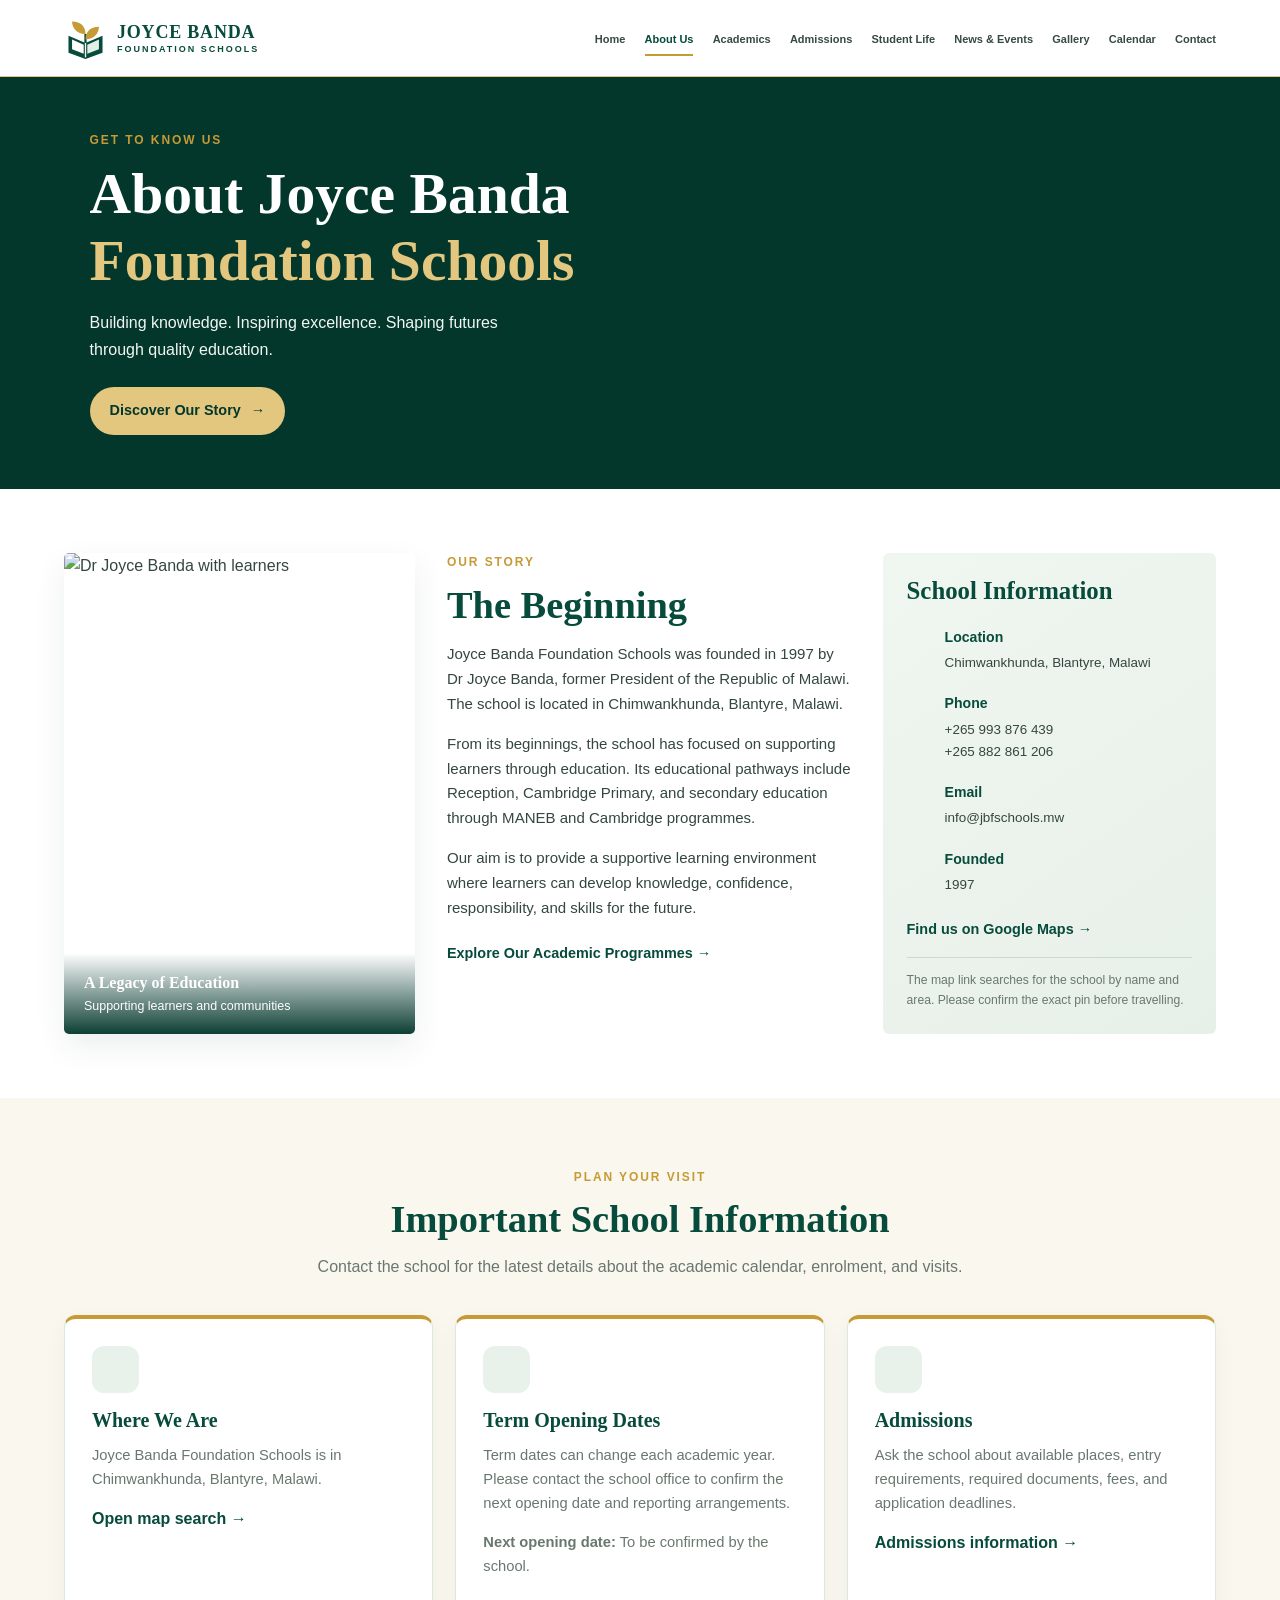
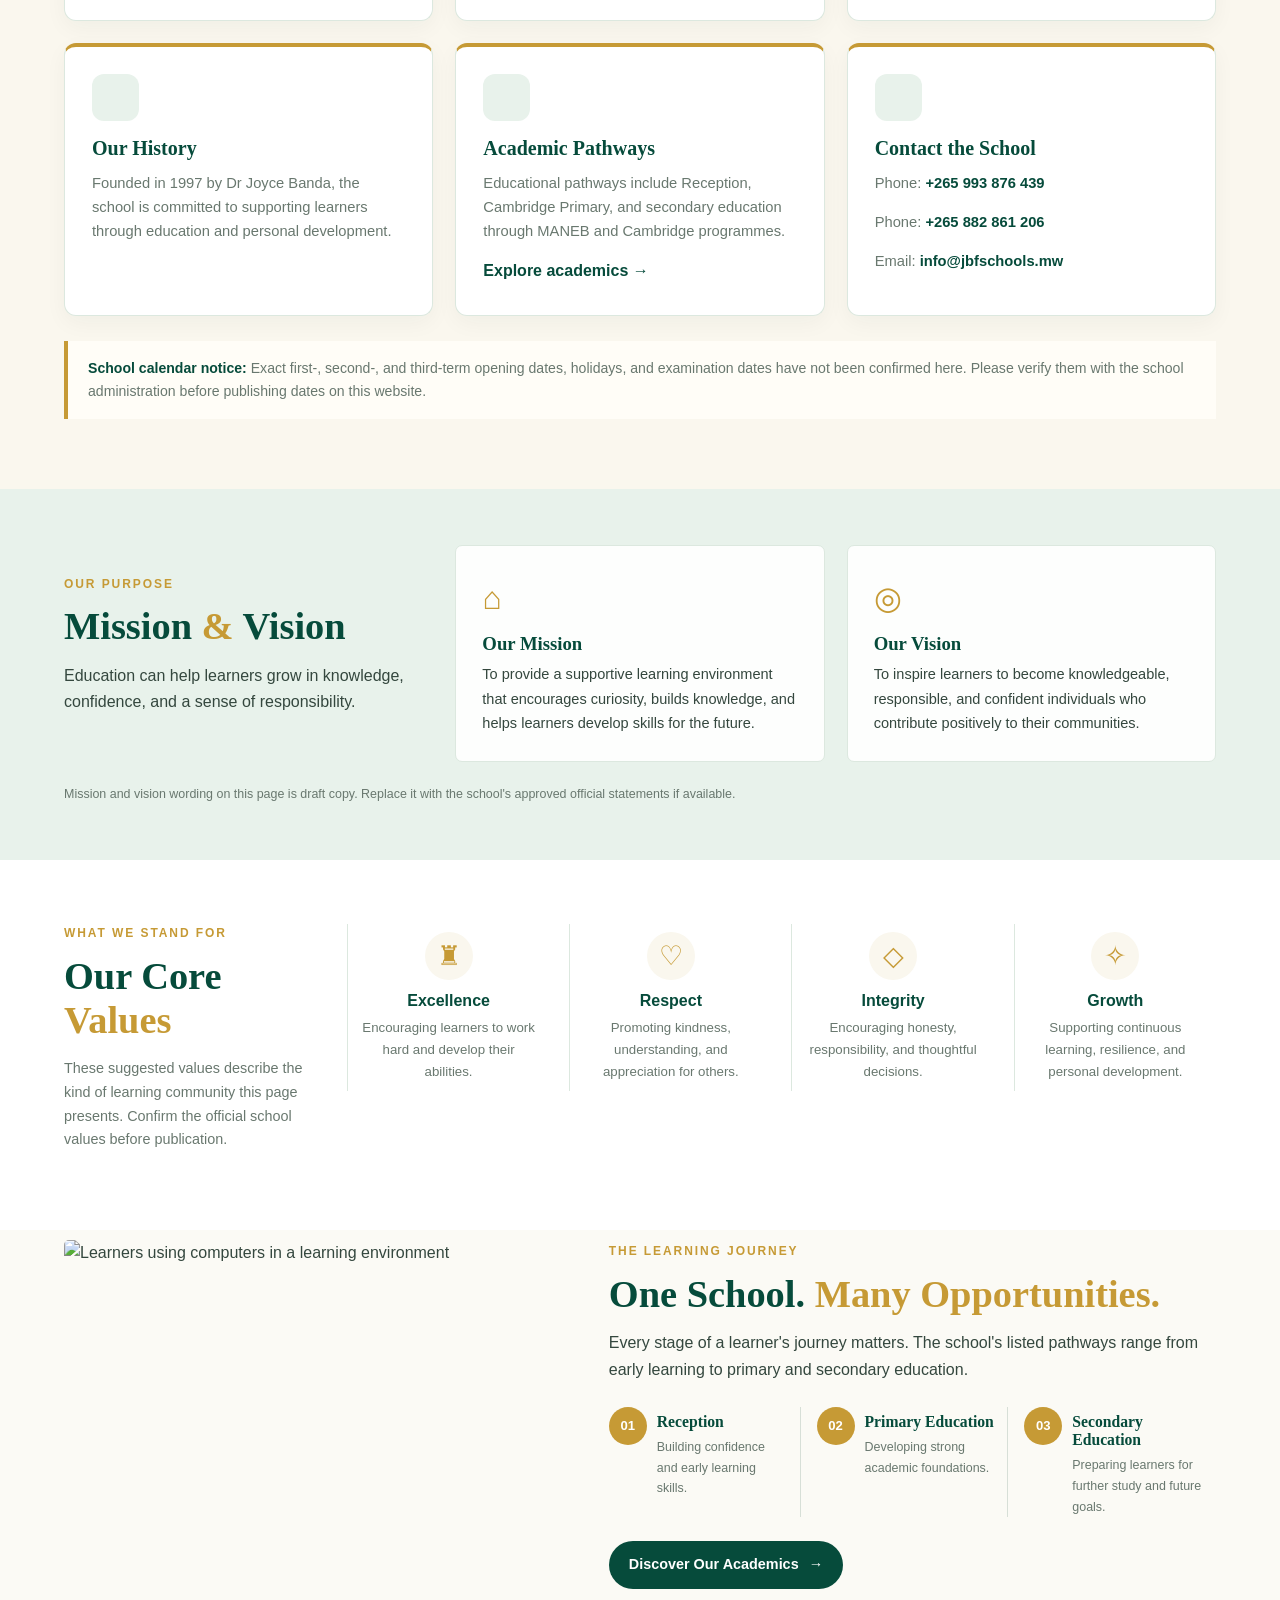
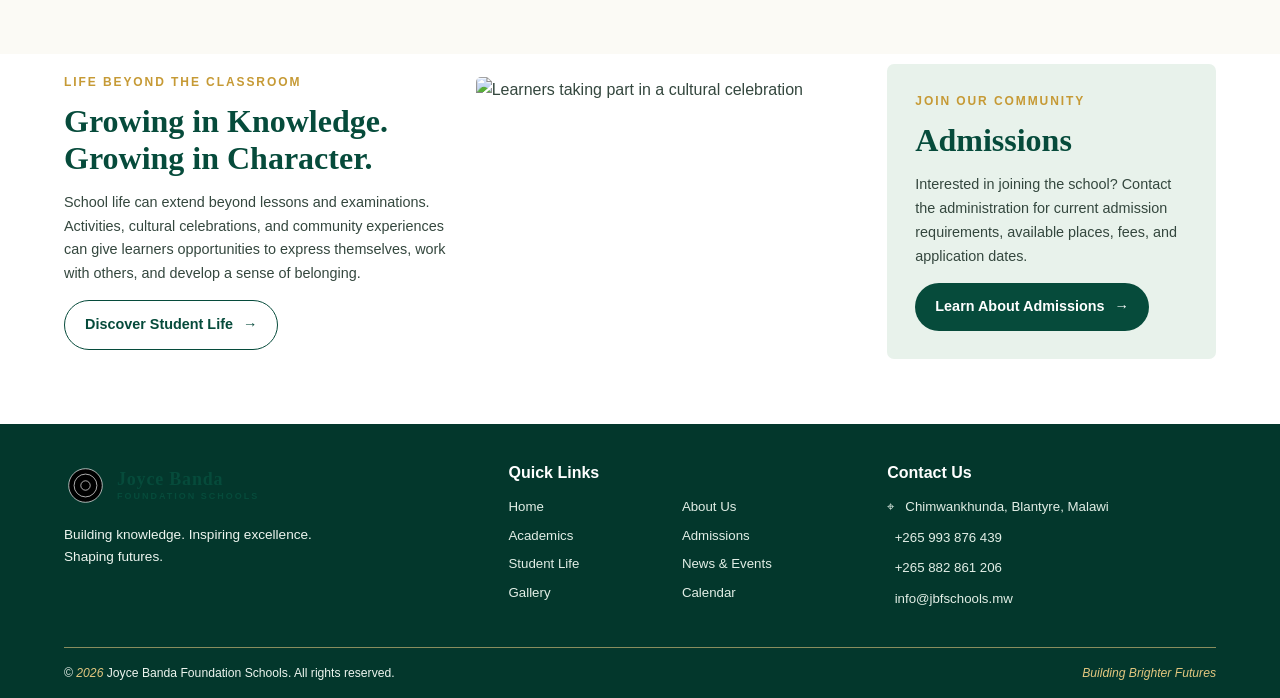
==== about.html @ c8eb5542 "Add files via upload" ====
<!DOCTYPE html>
<html lang="en">
<head>
    <meta charset="UTF-8">
    <meta name="viewport" content="width=device-width, initial-scale=1.0">
    <meta name="description" content="Learn about Joyce Banda Foundation Schools in Chimwankhunda, Blantyre, Malawi — our history, educational pathways, school information and admissions.">
    <title>About Us | Joyce Banda Foundation Schools</title>
    <link rel="stylesheet" href="about.css">
    <link rel="stylesheet" href="navigation.css">
</head>
<body>
     <!-- ================= NAVIGATION ================= -->

    <header class="site-header">
        <nav class="navbar" aria-label="Main navigation">

            <div class="navigation-container">

                <a href="index.html" class="school-brand"
                   aria-label="Joyce Banda Foundation Schools home">

                    <span class="brand-symbol" aria-hidden="true">
                        <svg viewBox="0 0 48 48" fill="none">
                            <path d="M24 43V19" stroke="currentColor"
                                  stroke-width="2.5"/>
                            <path d="M24 19C14 19 9 12 9 5C19 5 24 11 24 19Z"
                                  fill="#C69A35"/>
                            <path d="M24 25C34 25 39 18 39 11C29 11 24 17 24 25Z"
                                  fill="#C69A35"/>
                            <path d="M5 21L24 29L43 21V40L24 47L5 40V21Z"
                                  fill="#064B3B"/>
                            <path d="M24 29V45" stroke="#FAF8F1"
                                  stroke-width="1.5"/>
                            <path d="M9 25L22 31V41L9 36V25Z"
                                  fill="#FFFFFF"/>
                            <path d="M39 25L26 31V41L39 36V25Z"
                                  fill="#E4F0E7"/>
                        </svg>
                    </span>

                    <span class="brand-text">
                        <strong>JOYCE BANDA</strong>
                        <small>FOUNDATION SCHOOLS</small>
                    </span>

                </a>


                <button class="menu-toggle"
                        id="menuToggle"
                        type="button"
                        aria-label="Open navigation menu"
                        aria-expanded="false"
                        aria-controls="navLinks">

                    <span></span>
                    <span></span>
                    <span></span>

                </button>


                <div class="nav-links" id="navLinks">

                    <a href="index.html">Home</a>
                    <a href="about.html">About Us</a>
                    <a href="academics.html">Academics</a>
                    <a href="admissions.html">Admissions</a>
                    <a href="student-life.html">Student Life</a>
                    <a href="news.html">News &amp; Events</a>
                    <a href="gallery.html">Gallery</a>
                    <a href="calendar.html">Calendar</a>
                    <a href="contact.html">Contact</a>

                </div>

            </div>

        </nav>
    </header>

    <main>
        <section class="about-hero">
            <div class="hero-content">
                <p class="eyebrow">GET TO KNOW US</p>
                <h1>About Joyce Banda <span>Foundation Schools</span></h1>
                <p>Building knowledge. Inspiring excellence. Shaping futures through quality education.</p>
                <a class="button button-gold" href="#our-story">Discover Our Story <span aria-hidden="true">→</span></a>
            </div>
            <div class="hero-image" role="img" aria-label="Learners at school"></div>
        </section>

        <section class="story-section section-wrap" id="our-story">
            <div class="story-image image-panel">
                <img src="images/JBwithkids.jpg" alt="Dr Joyce Banda with learners">
                <div class="image-caption"><strong>A Legacy of Education</strong><span>Supporting learners and communities</span></div>
            </div>

            <div class="story-copy">
                <p class="eyebrow">OUR STORY</p>
                <h2>The Beginning</h2>
                <p>Joyce Banda Foundation Schools was founded in 1997 by Dr Joyce Banda, former President of the Republic of Malawi. The school is located in Chimwankhunda, Blantyre, Malawi.</p>
                <p>From its beginnings, the school has focused on supporting learners through education. Its educational pathways include Reception, Cambridge Primary, and secondary education through MANEB and Cambridge programmes.</p>
                <p>Our aim is to provide a supportive learning environment where learners can develop knowledge, confidence, responsibility, and skills for the future.</p>
                <a class="text-link" href="academics.html">Explore Our Academic Programmes <span aria-hidden="true">→</span></a>
            </div>

            <aside class="school-info-card" aria-labelledby="school-info-heading">
                <h2 id="school-info-heading">School Information</h2>
                <div class="info-row"><span class="info-icon" aria-hidden="true"></span><div><strong>Location</strong><p>Chimwankhunda, Blantyre, Malawi</p></div></div>
                <div class="info-row"><span class="info-icon" aria-hidden="true"></span><div><strong>Phone</strong><p><a href="tel:+265993876439">+265 993 876 439</a><br><a href="tel:+265882861206">+265 882 861 206</a></p></div></div>
                <div class="info-row"><span class="info-icon" aria-hidden="true"></span><div><strong>Email</strong><p><a href="mailto:info@jbfschools.mw">info@jbfschools.mw</a></p></div></div>
                <div class="info-row"><span class="info-icon" aria-hidden="true"></span><div><strong>Founded</strong><p>1997</p></div></div>
                <a class="text-link" href="https://www.google.com/maps/search/?api=1&amp;query=Joyce+Banda+Foundation+Schools+Chimwankhunda+Blantyre+Malawi" target="_blank" rel="noopener noreferrer">Find us on Google Maps →</a>
                <p class="info-note">The map link searches for the school by name and area. Please confirm the exact pin before travelling.</p>
            </aside>
        </section>

        <section class="school-information">
            <div class="section-heading">
                <p class="eyebrow">PLAN YOUR VISIT</p>
                <h2>Important School Information</h2>
                <p>Contact the school for the latest details about the academic calendar, enrolment, and visits.</p>
            </div>
            <div class="information-grid">
                <article class="information-card">
                    <div class="information-icon" aria-hidden="true"></div>
                    <h3>Where We Are</h3>
                    <p>Joyce Banda Foundation Schools is in Chimwankhunda, Blantyre, Malawi.</p>
                    <a href="https://www.google.com/maps/search/?api=1&amp;query=Joyce+Banda+Foundation+Schools+Chimwankhunda+Blantyre+Malawi" target="_blank" rel="noopener noreferrer">Open map search →</a>
                </article>
                <article class="information-card">
                    <div class="information-icon" aria-hidden="true"></div>
                    <h3>Term Opening Dates</h3>
                    <p>Term dates can change each academic year. Please contact the school office to confirm the next opening date and reporting arrangements.</p>
                    <p><strong>Next opening date:</strong> To be confirmed by the school.</p>
                </article>
                <article class="information-card">
                    <div class="information-icon" aria-hidden="true"></div>
                    <h3>Admissions</h3>
                    <p>Ask the school about available places, entry requirements, required documents, fees, and application deadlines.</p>
                    <a href="admissions.html">Admissions information →</a>
                </article>
                <article class="information-card">
                    <div class="information-icon" aria-hidden="true"></div>
                    <h3>Our History</h3>
                    <p>Founded in 1997 by Dr Joyce Banda, the school is committed to supporting learners through education and personal development.</p>
                </article>
                <article class="information-card">
                    <div class="information-icon" aria-hidden="true"></div>
                    <h3>Academic Pathways</h3>
                    <p>Educational pathways include Reception, Cambridge Primary, and secondary education through MANEB and Cambridge programmes.</p>
                    <a href="academics.html">Explore academics →</a>
                </article>
                <article class="information-card">
                    <div class="information-icon" aria-hidden="true"></div>
                    <h3>Contact the School</h3>
                    <p>Phone: <a href="tel:+265993876439">+265 993 876 439</a></p>
                    <p>Phone: <a href="tel:+265882861206">+265 882 861 206</a></p>
                    <p>Email: <a href="mailto:info@jbfschools.mw">info@jbfschools.mw</a></p>
                </article>
            </div>
            <p class="calendar-note"><strong>School calendar notice:</strong> Exact first-, second-, and third-term opening dates, holidays, and examination dates have not been confirmed here. Please verify them with the school administration before publishing dates on this website.</p>
        </section>

        <section class="purpose-section">
            <div class="purpose-intro">
                <p class="eyebrow">OUR PURPOSE</p>
                <h2>Mission <span>&amp;</span> Vision</h2>
                <p>Education can help learners grow in knowledge, confidence, and a sense of responsibility.</p>
            </div>
            <article class="purpose-card">
                <span class="purpose-icon" aria-hidden="true">⌂</span>
                <h3>Our Mission</h3>
                <p>To provide a supportive learning environment that encourages curiosity, builds knowledge, and helps learners develop skills for the future.</p>
            </article>
            <article class="purpose-card">
                <span class="purpose-icon" aria-hidden="true">◎</span>
                <h3>Our Vision</h3>
                <p>To inspire learners to become knowledgeable, responsible, and confident individuals who contribute positively to their communities.</p>
            </article>
            <p class="editorial-note">Mission and vision wording on this page is draft copy. Replace it with the school's approved official statements if available.</p>
        </section>

        <section class="values-section section-wrap">
            <div class="values-intro">
                <p class="eyebrow">WHAT WE STAND FOR</p>
                <h2>Our Core <span>Values</span></h2>
                <p>These suggested values describe the kind of learning community this page presents. Confirm the official school values before publication.</p>
            </div>
            <article class="value-item"><span aria-hidden="true">♜</span><h3>Excellence</h3><p>Encouraging learners to work hard and develop their abilities.</p></article>
            <article class="value-item"><span aria-hidden="true">♡</span><h3>Respect</h3><p>Promoting kindness, understanding, and appreciation for others.</p></article>
            <article class="value-item"><span aria-hidden="true">◇</span><h3>Integrity</h3><p>Encouraging honesty, responsibility, and thoughtful decisions.</p></article>
            <article class="value-item"><span aria-hidden="true">✧</span><h3>Growth</h3><p>Supporting continuous learning, resilience, and personal development.</p></article>
        </section>

        <section class="journey-section">
            <div class="journey-image"><img src="images/computers.jpg" alt="Learners using computers in a learning environment"></div>
            <div class="journey-content">
                <p class="eyebrow">THE LEARNING JOURNEY</p>
                <h2>One School. <span>Many Opportunities.</span></h2>
                <p>Every stage of a learner's journey matters. The school's listed pathways range from early learning to primary and secondary education.</p>
                <div class="journey-steps">
                    <article><span>01</span><div><h3>Reception</h3><p>Building confidence and early learning skills.</p></div></article>
                    <article><span>02</span><div><h3>Primary Education</h3><p>Developing strong academic foundations.</p></div></article>
                    <article><span>03</span><div><h3>Secondary Education</h3><p>Preparing learners for further study and future goals.</p></div></article>
                </div>
                <a class="button button-green" href="academics.html">Discover Our Academics <span aria-hidden="true">→</span></a>
            </div>
        </section>

        <section class="community-section section-wrap">
            <div class="community-copy">
                <p class="eyebrow">LIFE BEYOND THE CLASSROOM</p>
                <h2>Growing in Knowledge. Growing in Character.</h2>
                <p>School life can extend beyond lessons and examinations. Activities, cultural celebrations, and community experiences can give learners opportunities to express themselves, work with others, and develop a sense of belonging.</p>
                <a class="button button-outline" href="student-life.html">Discover Student Life <span aria-hidden="true">→</span></a>
            </div>
            <div class="community-image"><img src="images/culturalday.jpg" alt="Learners taking part in a cultural celebration"></div>
            <aside class="admissions-card">
                <p class="eyebrow">JOIN OUR COMMUNITY</p>
                <h2>Admissions</h2>
                <p>Interested in joining the school? Contact the administration for current admission requirements, available places, fees, and application dates.</p>
                <a class="button button-green" href="admissions.html">Learn About Admissions <span aria-hidden="true">→</span></a>
            </aside>
        </section>
    </main>

    <footer class="site-footer">
        <div class="footer-main">
            <div class="footer-brand">
                <a class="school-brand footer-school-brand" href="index.html" aria-label="Joyce Banda Foundation Schools home">
                    <span class="brand-symbol" aria-hidden="true"><svg viewBox="0 0 64 64"><circle cx="32" cy="32" r="25"></circle><circle cx="32" cy="32" r="17"></circle><circle cx="32" cy="32" r="7"></circle></svg></span>
                    <span class="brand-text"><strong>Joyce Banda</strong><small>FOUNDATION SCHOOLS</small></span>
                </a>
                <p>Building knowledge. Inspiring excellence. Shaping futures.</p>
            </div>
            <div class="footer-links"><h2>Quick Links</h2><a href="index.html">Home</a><a href="about.html">About Us</a><a href="academics.html">Academics</a><a href="admissions.html">Admissions</a><a href="student-life.html">Student Life</a><a href="news.html">News &amp; Events</a><a href="gallery.html">Gallery</a><a href="calendar.html">Calendar</a></div>
            <div class="footer-contact"><h2>Contact Us</h2><p>⌖ &nbsp; Chimwankhunda, Blantyre, Malawi</p><p> &nbsp; <a href="tel:+265993876439">+265 993 876 439</a></p><p> &nbsp; <a href="tel:+265882861206">+265 882 861 206</a></p><p> &nbsp; <a href="mailto:info@jbfschools.mw">info@jbfschools.mw</a></p></div>
        </div>
        <div class="footer-bottom"><p>© <span id="currentYear"></span> Joyce Banda Foundation Schools. All rights reserved.</p><span>Building Brighter Futures</span></div>
    </footer>

    <script src="about.js"></script>
    <script src="navigation.js"></script>
</body>
</html>
---- about.css ----
:root {
    --green: #064b3b;
    --green-dark: #03372c;
    --green-light: #17634e;
    --gold: #c69a35;
    --gold-light: #e3c77f;
    --cream: #faf7ee;
    --mint: #e8f2eb;
    --white: #fff;
    --text: #34473e;
    --muted: #69786f;
    --border: #dce8df;
    --shadow: 0 12px 32px rgba(3, 55, 44, .08);
}
* { box-sizing: border-box; }
html { scroll-behavior: smooth; scroll-padding-top: 90px; }
body { margin: 0; color: var(--text); background: var(--white); font-family: Arial, Helvetica, sans-serif; line-height: 1.65; }
a { color: inherit; }
img { display: block; width: 100%; height: 100%; object-fit: cover; }
h1, h2, h3 { color: var(--green); font-family: Georgia, 'Times New Roman', serif; line-height: 1.16; margin-top: 0; }
h2 { font-size: clamp(1.8rem, 3vw, 2.55rem); margin-bottom: 14px; }
p { margin-top: 0; }
.about-hero { min-height: 340px; position: relative; overflow: hidden; background: var(--green-dark); display: flex; align-items: center; }
.hero-content { width: 49%; position: relative; z-index: 2; padding: 54px 0 54px 7%; color: white; }
.hero-content h1 { max-width: 590px; font-size: clamp(2.25rem, 4.5vw, 3.8rem); color: white; margin-bottom: 16px; }
.hero-content h1 span { color: var(--gold-light); display: block; }
.hero-content > p:not(.eyebrow) { max-width: 440px; color: #f2f7f2; margin-bottom: 24px; }
.eyebrow { color: var(--gold); font-size: .75rem; font-weight: 800; letter-spacing: .16em; margin-bottom: 10px; }
.hero-image { position: absolute; inset: 0 0 0 43%; background: linear-gradient(90deg, var(--green-dark) 0%, rgba(3,55,44,.08) 40%, rgba(3,55,44,.05) 100%), url('images/allsmiles.jpg') center 40%/cover no-repeat; }
.button { display: inline-flex; align-items: center; justify-content: center; gap: 10px; padding: 12px 20px; border-radius: 30px; text-decoration: none; font-weight: 700; font-size: .9rem; transition: transform .2s, background .2s; }
.button:hover { transform: translateY(-2px); }
.button-gold { background: var(--gold-light); color: var(--green-dark); }
.button-green { background: var(--green); color: white; }
.button-green:hover { background: var(--green-light); }
.button-outline { border: 1px solid var(--green); color: var(--green); }
.section-wrap { max-width: 1400px; margin: auto; padding: 64px 5%; }
.story-section { display: grid; grid-template-columns: 1fr 1.15fr .95fr; gap: 32px; align-items: stretch; }
.story-image { position: relative; min-height: 300px; border-radius: 5px; overflow: hidden; box-shadow: var(--shadow); }
.story-image img { min-height: 300px; }
.image-caption { position: absolute; bottom: 0; left: 0; right: 0; display: flex; flex-direction: column; padding: 17px 20px; background: linear-gradient(transparent, rgba(3,55,44,.96)); color: white; }
.image-caption strong { font-family: Georgia, serif; }
.image-caption span { font-size: .78rem; }
.story-copy h2 { margin-bottom: 15px; }
.story-copy p:not(.eyebrow) { font-size: .94rem; }
.text-link { display: inline-block; color: var(--green); font-size: .9rem; font-weight: 700; text-decoration: none; margin-top: 6px; }
.text-link:hover { color: #98701b; }
.school-info-card { padding: 24px; border-radius: 6px; background: linear-gradient(145deg, #f0f6f0, #e7f0e8); }
.school-info-card h2 { font-size: 1.55rem; margin-bottom: 18px; }
.info-row { display: flex; gap: 13px; margin: 16px 0; align-items: flex-start; }
.info-icon { width: 25px; color: var(--green); font-size: 1.25rem; line-height: 1.3; text-align: center; }
.info-row strong { color: var(--green); font-size: .88rem; }
.info-row p { font-size: .84rem; margin: 2px 0 0; overflow-wrap: anywhere; }
.info-row a, .footer-contact a { text-decoration: none; }
.info-row a:hover, .footer-contact a:hover { text-decoration: underline; }
.info-note { font-size: .76rem; color: var(--muted); border-top: 1px solid #cbd9ce; padding-top: 12px; margin: 14px 0 0; }
.school-information { padding: 70px 5%; background: var(--cream); }
.section-heading { text-align: center; max-width: 760px; margin: 0 auto 35px; }
.section-heading h2 { margin-bottom: 12px; }
.section-heading > p:last-child { color: var(--muted); }
.information-grid { max-width: 1250px; margin: 0 auto; display: grid; grid-template-columns: repeat(3, minmax(0,1fr)); gap: 22px; }
.information-card { padding: 27px; background: white; border: 1px solid var(--border); border-top: 4px solid var(--gold); border-radius: 12px; box-shadow: 0 7px 22px rgba(3,55,44,.045); }
.information-icon { width: 47px; height: 47px; display: grid; place-items: center; background: var(--mint); border-radius: 12px; font-size: 1.35rem; }
.information-card h3 { margin: 16px 0 10px; font-size: 1.25rem; }
.information-card p { color: var(--muted); font-size: .92rem; }
.information-card a { color: var(--green); font-weight: 700; text-decoration: none; overflow-wrap: anywhere; }
.information-card a:hover { text-decoration: underline; color: #98701b; }
.calendar-note { max-width: 1250px; margin: 25px auto 0; padding: 16px 20px; background: #fffdf7; border-left: 4px solid var(--gold); color: var(--muted); font-size: .88rem; }
.calendar-note strong { color: var(--green); }
.purpose-section { display: grid; grid-template-columns: 1fr 1fr 1fr; gap: 22px; align-items: stretch; padding: 56px 5%; background: var(--mint); }
.purpose-intro { align-self: center; }
.purpose-intro h2 span, .values-intro h2 span, .journey-content h2 span { color: var(--gold); }
.purpose-card { background: rgba(255,255,255,.92); border: 1px solid var(--border); border-radius: 7px; padding: 26px; }
.purpose-icon { color: var(--gold); font-size: 2rem; }
.purpose-card h3 { margin: 8px 0; }
.purpose-card p { margin-bottom: 0; font-size: .91rem; }
.editorial-note { grid-column: 1/-1; font-size: .78rem; color: var(--muted); margin: 0; }
.values-section { display: grid; grid-template-columns: 1.3fr repeat(4, 1fr); gap: 20px; align-items: start; }
.values-intro p:not(.eyebrow) { font-size: .9rem; color: var(--muted); }
.value-item { text-align: center; padding: 8px 12px; border-left: 1px solid var(--border); }
.value-item > span { display: inline-grid; place-items: center; width: 48px; height: 48px; border-radius: 50%; background: var(--cream); color: var(--gold); font-size: 1.7rem; }
.value-item h3 { margin: 12px 0 7px; font: 700 1rem Arial, sans-serif; }
.value-item p { color: var(--muted); font-size: .83rem; margin-bottom: 0; }
.journey-section { display: grid; grid-template-columns: .9fr 1.1fr; gap: 48px; align-items: center; padding: 10px 5% 64px; background: #fbfaf5; }
.journey-image { height: 350px; overflow: hidden; border-radius: 5px; }
.journey-content > p:not(.eyebrow) { color: var(--text); }
.journey-steps { display: grid; grid-template-columns: repeat(3,1fr); gap: 16px; margin: 24px 0; }
.journey-steps article { display: flex; align-items: flex-start; gap: 10px; border-right: 1px solid #d7dfd7; padding-right: 12px; }
.journey-steps article:last-child { border-right: 0; }
.journey-steps article > span { display: grid; place-items: center; flex: 0 0 38px; height: 38px; border-radius: 50%; background: var(--gold); color: white; font-weight: 800; font-size: .82rem; }
.journey-steps h3 { font-size: .98rem; margin: 6px 0; }
.journey-steps p { font-size: .78rem; color: var(--muted); margin-bottom: 0; }
.community-section { display: grid; grid-template-columns: 1fr 1fr .85fr; gap: 25px; align-items: center; padding-top: 10px; padding-bottom: 65px; }
.community-copy h2, .admissions-card h2 { font-size: clamp(1.7rem, 2.5vw, 2.2rem); }
.community-copy p:not(.eyebrow), .admissions-card p:not(.eyebrow) { font-size: .9rem; }
.community-image { height: 270px; overflow: hidden; border-radius: 5px; }
.admissions-card { padding: 28px; background: var(--mint); border-radius: 7px; }
.site-footer { background: var(--green-dark); color: #edf5ef; padding: 40px 5% 15px; }
.footer-main { max-width: 1300px; margin: auto; display: grid; grid-template-columns: 1.2fr 1fr 1fr; gap: 50px; padding-bottom: 28px; }
.footer-school-brand { color: white; }
.footer-school-brand .brand-symbol { border-color: var(--gold-light); }
.footer-school-brand .brand-symbol svg { stroke: white; }
.footer-brand > p { max-width: 260px; font-size: .85rem; margin-top: 17px; }
.footer-main h2 { color: white; font: 700 1rem Arial, sans-serif; margin-bottom: 14px; }
.footer-links { display: grid; grid-template-columns: 1fr 1fr; align-content: start; column-gap: 18px; }
.footer-links h2 { grid-column: 1/-1; }
.footer-links a, .footer-contact p { color: #e2eee6; font-size: .83rem; text-decoration: none; margin: 0 0 7px; }
.footer-links a:hover { color: var(--gold-light); }
.footer-contact p { margin-bottom: 9px; }
.footer-contact a { color: inherit; }
.footer-bottom { max-width: 1300px; margin: auto; padding-top: 15px; border-top: 1px solid rgba(227,199,127,.6); display: flex; justify-content: space-between; gap: 20px; font-size: .76rem; }
.footer-bottom p { margin: 0; }
.footer-bottom span { color: var(--gold-light); font-style: italic; }
@media (max-width: 1120px) {
    .navigation-container { gap: 15px; }
    .nav-links { gap: 11px; }
    .nav-links a { font-size: .76rem; }
    .story-section { grid-template-columns: 1fr 1.2fr; }
    .school-info-card { grid-column: 1/-1; }
    .information-grid { grid-template-columns: repeat(2,minmax(0,1fr)); }
    .values-section { grid-template-columns: repeat(4,1fr); }
    .values-intro { grid-column: 1/-1; }
    .community-section { grid-template-columns: 1fr 1fr; }
    .admissions-card { grid-column: 1/-1; }
}
@media (max-width: 820px) {
    .navigation-container { min-height: 72px; }
    .menu-toggle { display: block; }
    .nav-links { display: none; position: absolute; top: 100%; left: 0; right: 0; padding: 15px 6% 22px; background: white; box-shadow: 0 12px 18px rgba(0,0,0,.08); flex-direction: column; align-items: stretch; gap: 0; }
    .nav-links.open { display: flex; }
    .nav-links a { padding: 11px 0; font-size: .95rem; border-bottom: 1px solid #edf0e9; }
    .about-hero { min-height: 390px; }
    .hero-content { width: 75%; padding-left: 6%; }
    .hero-image { left: 25%; opacity: .52; }
    .story-section { grid-template-columns: 1fr 1fr; }
    .purpose-section { grid-template-columns: 1fr 1fr; }
    .purpose-intro { grid-column: 1/-1; }
    .journey-section { grid-template-columns: 1fr; gap: 28px; }
    .journey-image { height: 300px; }
    .footer-main { gap: 28px; }
}
@media (max-width: 580px) {
    .brand-symbol { width: 39px; height: 39px; }
    .brand-symbol svg { width: 32px; height: 32px; }
    .brand-text strong { font-size: 1rem; }
    .brand-text small { font-size: .48rem; }
    .about-hero { min-height: 420px; }
    .hero-content { width: 100%; padding: 55px 6%; }
    .hero-image { left: 0; opacity: .35; }
    .hero-content h1 { font-size: 2.45rem; }
    .section-wrap, .school-information { padding: 48px 6%; }
    .story-section { grid-template-columns: 1fr; gap: 25px; }
    .story-image, .story-image img { min-height: 260px; }
    .information-grid { grid-template-columns: 1fr; }
    .purpose-section { grid-template-columns: 1fr; padding: 48px 6%; }
    .purpose-intro, .editorial-note { grid-column: auto; }
    .values-section { grid-template-columns: 1fr 1fr; }
    .values-intro { grid-column: 1/-1; }
    .value-item { border-left: 0; border-top: 1px solid var(--border); }
    .journey-section { padding: 0 6% 48px; }
    .journey-image { height: 230px; }
    .journey-steps { grid-template-columns: 1fr; }
    .journey-steps article { border-right: 0; border-bottom: 1px solid var(--border); padding: 0 0 14px; }
    .community-section { grid-template-columns: 1fr; padding-top: 0; }
    .community-image { height: 230px; }
    .admissions-card { grid-column: auto; }
    .footer-main { grid-template-columns: 1fr; gap: 30px; }
    .footer-bottom { flex-direction: column; gap: 7px; }
}
---- navigation.css ----
/* Shared Joyce Banda Foundation Schools navigation */
.site-header {
    position: sticky;
    top: 0;
    z-index: 1000;
    background: rgba(255, 255, 255, 0.97);
    border-bottom: 1px solid var(--gold-light, #e7d9b5);
    backdrop-filter: blur(14px);
    -webkit-backdrop-filter: blur(14px);
}
.navbar { width: 100%; }
.navigation-container {
    max-width: 1500px;
    min-height: 76px;
    margin: auto;
    padding: 0 5%;
    display: flex;
    align-items: center;
    justify-content: space-between;
    gap: 30px;
}
.school-brand {
    display: flex;
    align-items: center;
    gap: 10px;
    flex-shrink: 0;
    color: inherit;
    text-decoration: none;
}
.brand-symbol {
    width: 43px;
    height: 43px;
    color: var(--green, #064b3b);
    flex-shrink: 0;
}
.brand-symbol svg { display: block; width: 100%; height: 100%; }
.brand-text {
    display: flex;
    flex-direction: column;
    color: var(--green, #064b3b);
    line-height: 1.25;
}
.brand-text strong {
    font-family: var(--heading-font, Georgia, serif);
    font-size: 18px;
    font-weight: 700;
    letter-spacing: .8px;
}
.brand-text small {
    font-size: 9px;
    font-weight: 700;
    letter-spacing: 2px;
}
.nav-links {
    display: flex;
    align-items: center;
    gap: clamp(12px, 1.5vw, 25px);
}
.nav-links a {
    position: relative;
    display: inline-block;
    padding: 27px 0 24px;
    color: #354a42;
    text-decoration: none;
    font-size: 11px;
    font-weight: 600;
    white-space: nowrap;
    transition: color .25s ease;
}
.nav-links a:hover,
.nav-links a.active { color: var(--green, #064b3b); }
.nav-links a.active::after {
    content: "";
    position: absolute;
    bottom: 17px;
    left: 0;
    width: 100%;
    height: 2px;
    background: var(--gold, #c69a35);
}
.menu-toggle {
    display: none;
    width: 42px;
    height: 42px;
    padding: 9px;
    border: 0;
    border-radius: 5px;
    background: transparent;
    cursor: pointer;
}
.menu-toggle span {
    display: block;
    height: 2px;
    margin: 5px 0;
    background: var(--green, #064b3b);
    transition: transform .25s ease, opacity .25s ease;
}
.menu-toggle[aria-expanded="true"] span:nth-child(1) {
    transform: translateY(7px) rotate(45deg);
}
.menu-toggle[aria-expanded="true"] span:nth-child(2) { opacity: 0; }
.menu-toggle[aria-expanded="true"] span:nth-child(3) {
    transform: translateY(-7px) rotate(-45deg);
}
@media (max-width: 1100px) {
    .navigation-container { gap: 18px; }
    .nav-links { gap: clamp(9px, 1.15vw, 15px); }
    .nav-links a { font-size: 10px; }
    .brand-text strong { font-size: 16px; }
}
@media (max-width: 900px) {
    .navigation-container { min-height: 72px; position: relative; }
    .menu-toggle { display: block; flex-shrink: 0; }
    .nav-links {
        display: none;
        position: absolute;
        top: 100%;
        left: 0;
        right: 0;
        padding: 8px 5% 16px;
        background: rgba(255,255,255,.99);
        border-bottom: 1px solid var(--gold-light, #e7d9b5);
        box-shadow: 0 12px 18px rgba(6,75,59,.10);
        align-items: stretch;
        flex-direction: column;
        gap: 0;
    }
    .nav-links.open { display: flex; }
    .nav-links a {
        display: block;
        padding: 13px 4px;
        font-size: 13px;
        white-space: normal;
        border-bottom: 1px solid #edf1ed;
    }
    .nav-links a.active::after { bottom: 5px; width: 30px; }
}
@media (prefers-reduced-motion: reduce) {
    .nav-links a, .menu-toggle span { transition: none; }
}
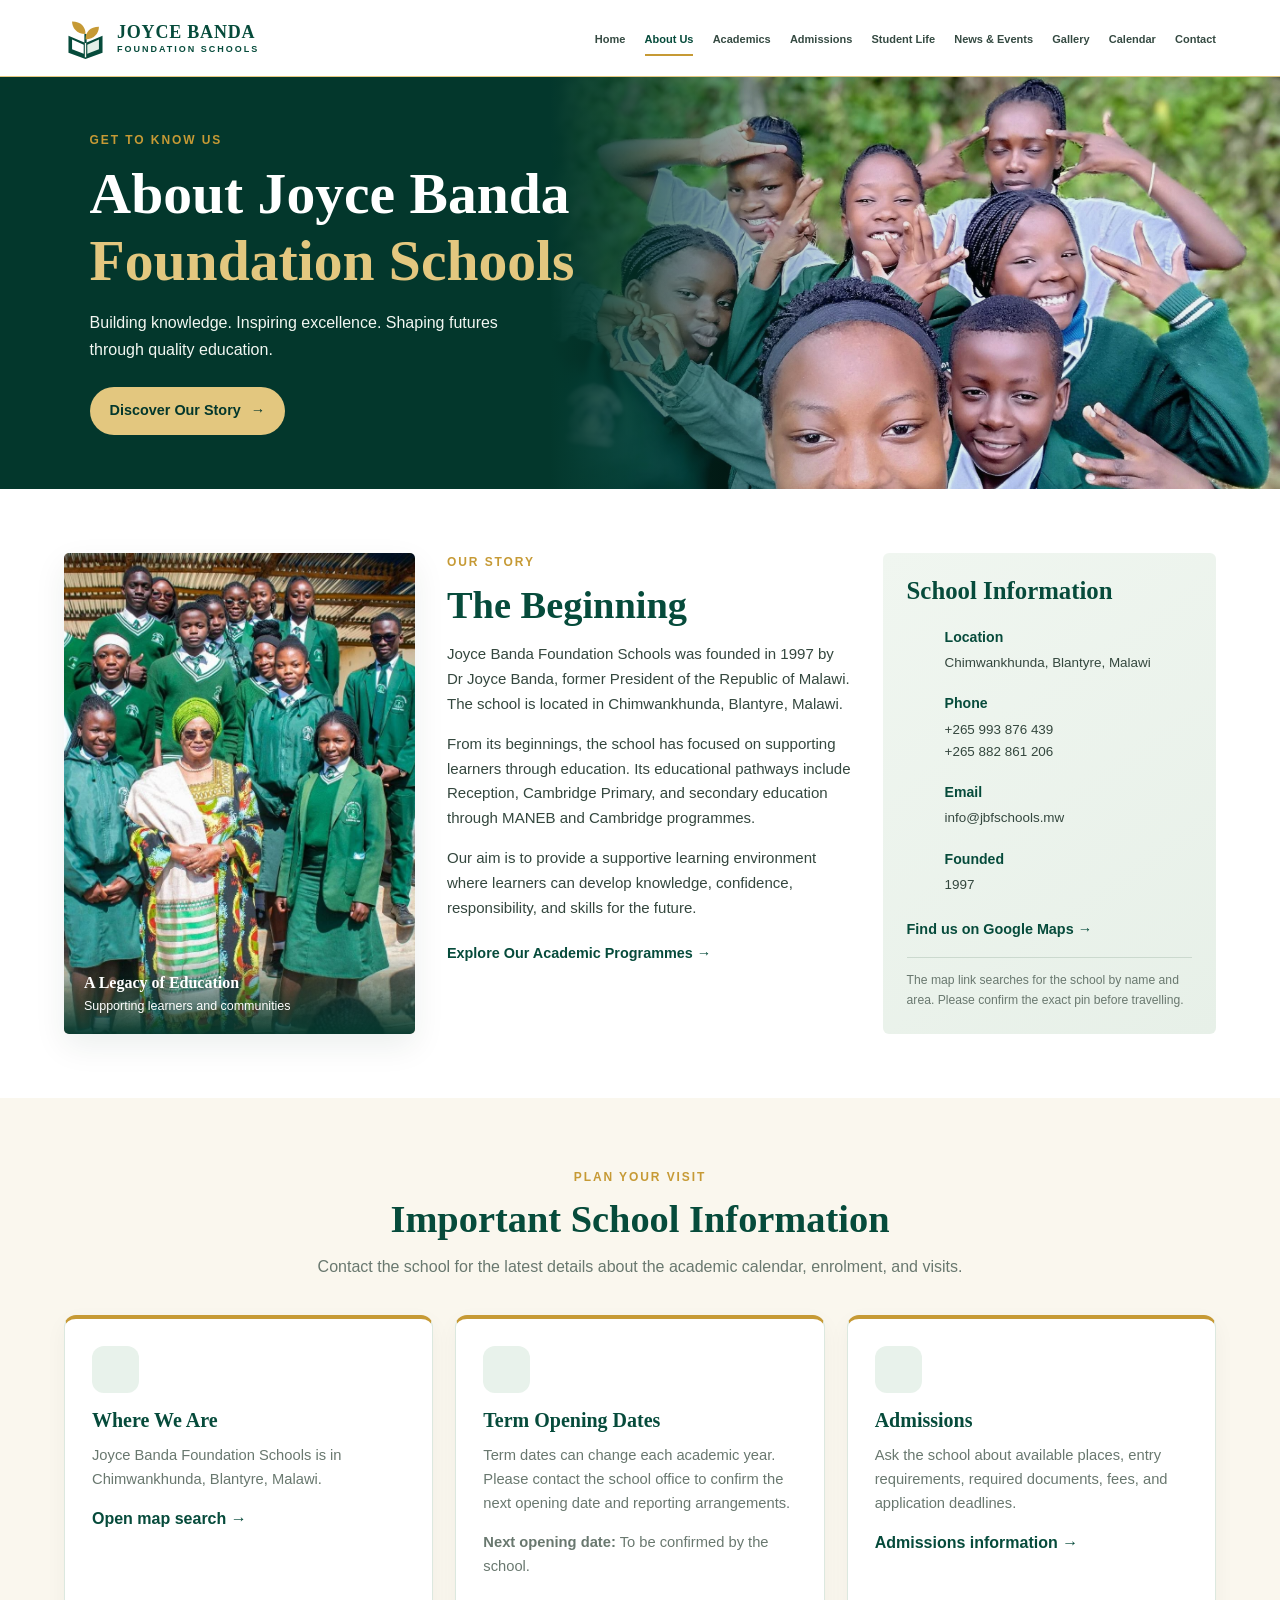
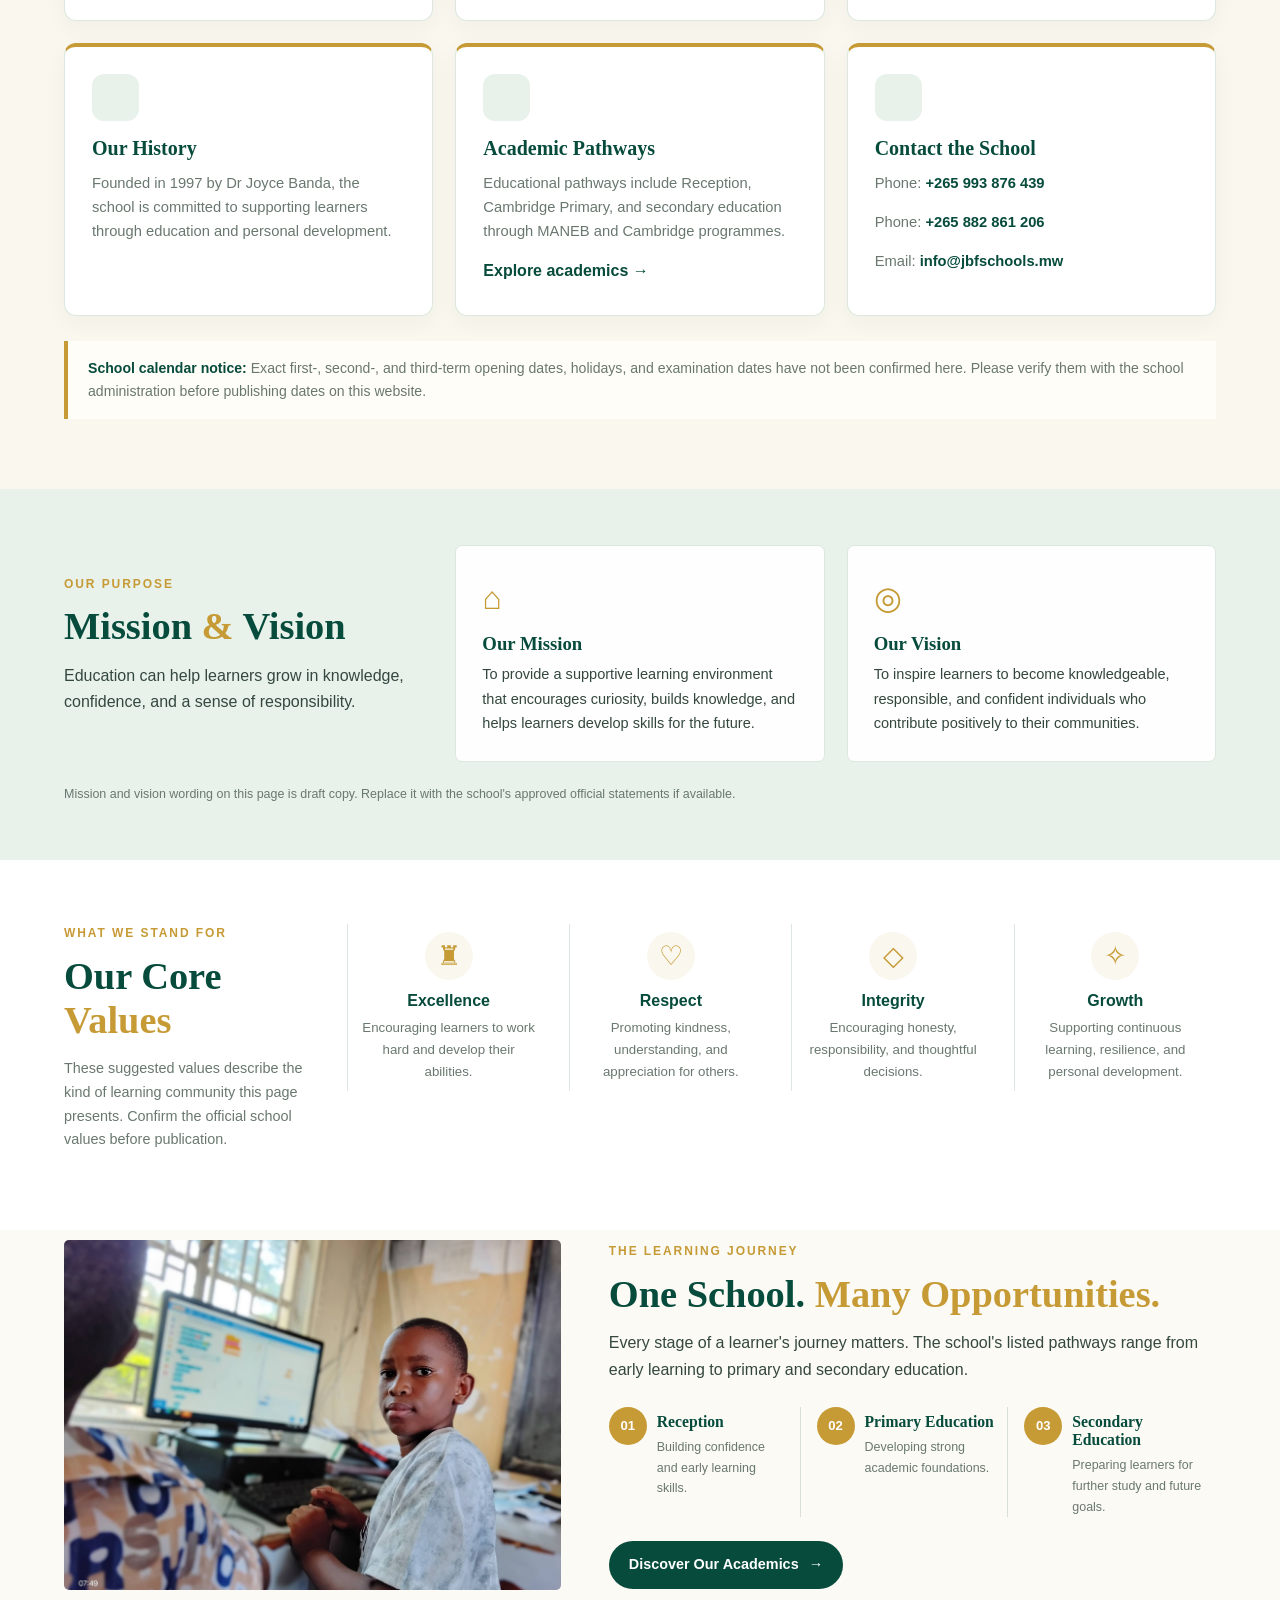
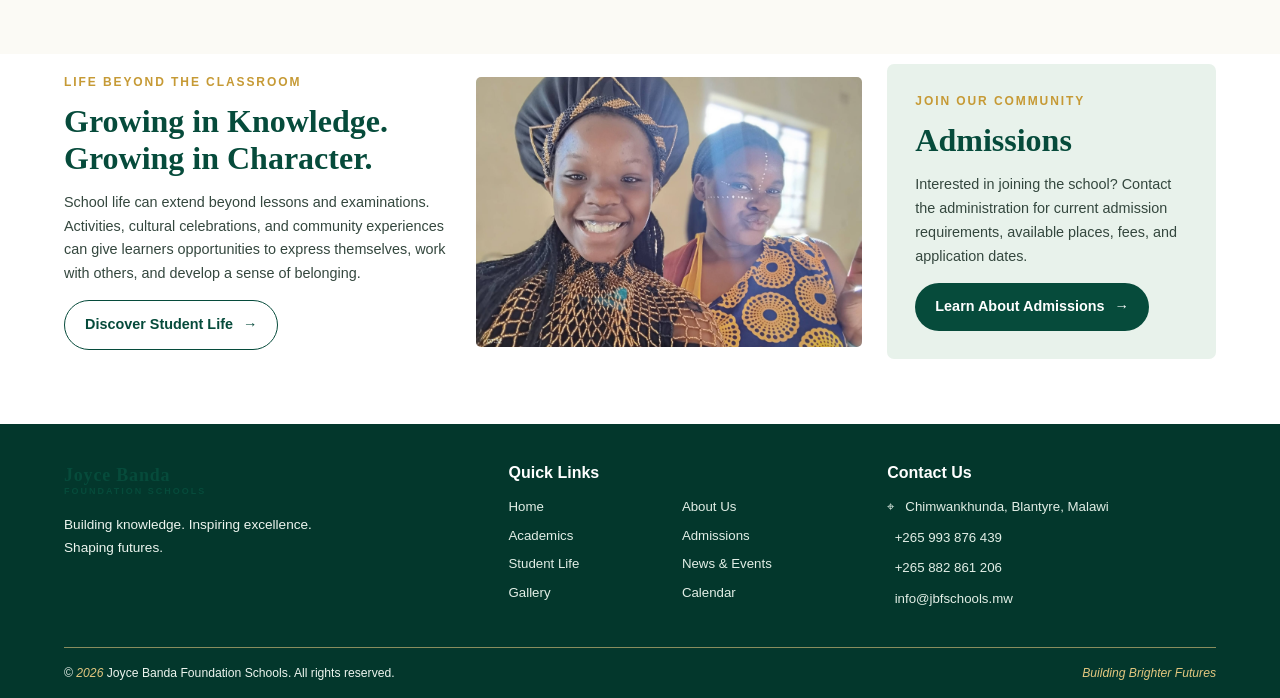
==== commit e95448bc: "Update about.html" ====
--- a/about.html
+++ b/about.html
@@ -230,7 +230,7 @@
         <div class="footer-main">
             <div class="footer-brand">
                 <a class="school-brand footer-school-brand" href="index.html" aria-label="Joyce Banda Foundation Schools home">
-                    <span class="brand-symbol" aria-hidden="true"><svg viewBox="0 0 64 64"><circle cx="32" cy="32" r="25"></circle><circle cx="32" cy="32" r="17"></circle><circle cx="32" cy="32" r="7"></circle></svg></span>
+                   
                     <span class="brand-text"><strong>Joyce Banda</strong><small>FOUNDATION SCHOOLS</small></span>
                 </a>
                 <p>Building knowledge. Inspiring excellence. Shaping futures.</p>
